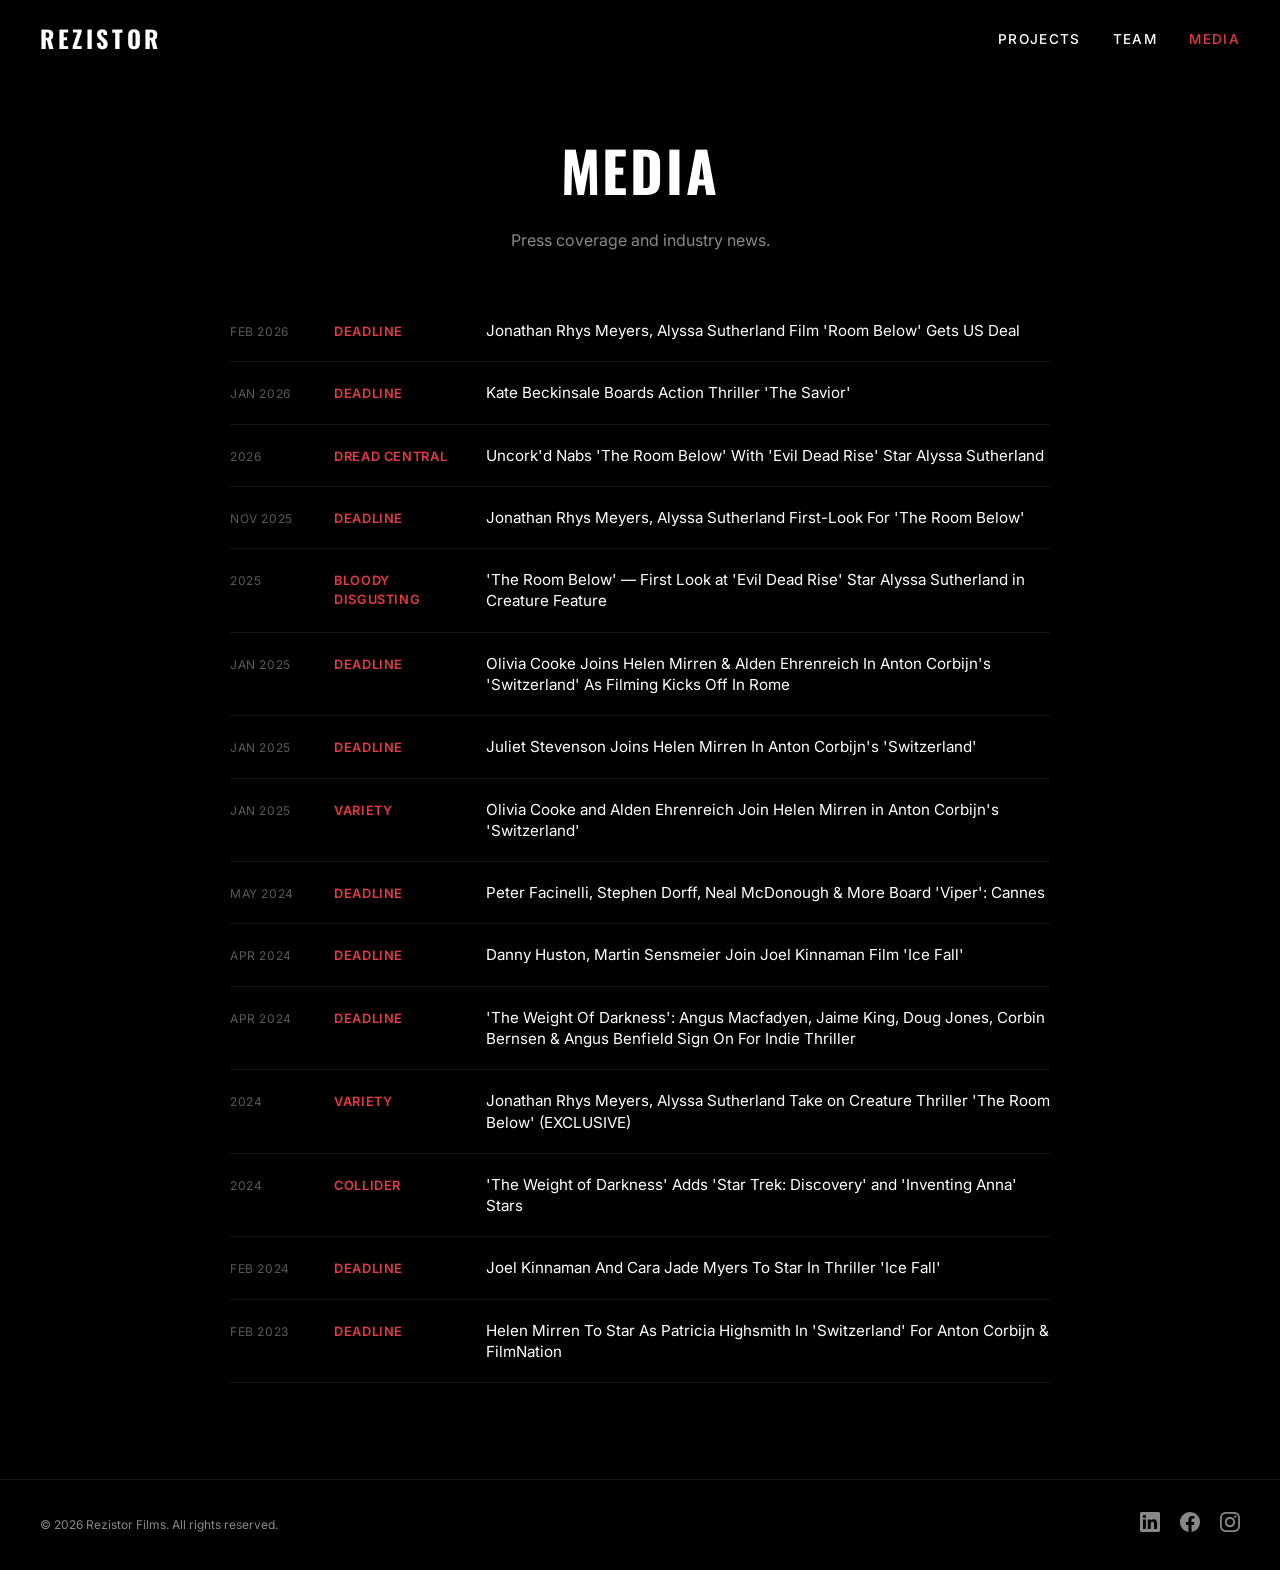
==== media.html @ 78b5eb38 "Initial build: Rezistor Films static site" ====
<!DOCTYPE html>
<html lang="en">
<head>
  <meta charset="UTF-8">
  <meta name="viewport" content="width=device-width, initial-scale=1.0">
  <title>Media — REZISTOR FILMS</title>
  <meta name="description" content="Rezistor Films in the press — Deadline, Variety, and more.">
  <link rel="preconnect" href="https://fonts.googleapis.com">
  <link rel="preconnect" href="https://fonts.gstatic.com" crossorigin>
  <link href="https://fonts.googleapis.com/css2?family=Inter:wght@400;500;600&family=Oswald:wght@500;700&display=swap" rel="stylesheet">
  <link rel="stylesheet" href="css/style.css">
  <link rel="icon" href="favicon.ico">
</head>
<body>

  <nav class="nav">
    <a href="index.html" class="nav__logo">Rezistor</a>
    <button class="nav__toggle" aria-label="Menu">
      <span></span><span></span><span></span>
    </button>
    <ul class="nav__links">
      <li><a href="index.html">Projects</a></li>
      <li><a href="team.html">Team</a></li>
      <li><a href="media.html" class="active">Media</a></li>
    </ul>
  </nav>

  <header class="page-header">
    <h1>Media</h1>
    <p>Press coverage and industry news.</p>
  </header>

  <section class="media-list">

    <a class="media-item" href="https://deadline.com/2026/02/jonathan-rhys-meyers-alyssa-sutherland-room-below-release-1236717452/" target="_blank" rel="noopener">
      <span class="media-item__date">Feb 2026</span>
      <span class="media-item__pub">Deadline</span>
      <span class="media-item__headline">Jonathan Rhys Meyers, Alyssa Sutherland Film 'Room Below' Gets US Deal</span>
    </a>

    <a class="media-item" href="https://deadline.com/2026/01/kate-beckinsale-the-savior-1236700176/" target="_blank" rel="noopener">
      <span class="media-item__date">Jan 2026</span>
      <span class="media-item__pub">Deadline</span>
      <span class="media-item__headline">Kate Beckinsale Boards Action Thriller 'The Savior'</span>
    </a>

    <a class="media-item" href="https://www.dreadcentral.com/news/557706/uncorkd-nabs-the-room-below-with-evil-dead-rise-star-alyssa-sutherland/" target="_blank" rel="noopener">
      <span class="media-item__date">2026</span>
      <span class="media-item__pub">Dread Central</span>
      <span class="media-item__headline">Uncork'd Nabs 'The Room Below' With 'Evil Dead Rise' Star Alyssa Sutherland</span>
    </a>

    <a class="media-item" href="https://deadline.com/2025/11/jonathan-rhys-meyers-alyssa-sutherland-the-room-below-image-1236613792/" target="_blank" rel="noopener">
      <span class="media-item__date">Nov 2025</span>
      <span class="media-item__pub">Deadline</span>
      <span class="media-item__headline">Jonathan Rhys Meyers, Alyssa Sutherland First-Look For 'The Room Below'</span>
    </a>

    <a class="media-item" href="https://bloody-disgusting.com/movie/3935606/the-room-below-first-look-at-evil-dead-rise-star-alyssa-sutherland-in-creature-feature/" target="_blank" rel="noopener">
      <span class="media-item__date">2025</span>
      <span class="media-item__pub">Bloody Disgusting</span>
      <span class="media-item__headline">'The Room Below' — First Look at 'Evil Dead Rise' Star Alyssa Sutherland in Creature Feature</span>
    </a>

    <a class="media-item" href="https://deadline.com/2025/01/olivia-cooke-helen-mirren-alden-ehrenreich-anton-corbijn-switzerland-1236271473/" target="_blank" rel="noopener">
      <span class="media-item__date">Jan 2025</span>
      <span class="media-item__pub">Deadline</span>
      <span class="media-item__headline">Olivia Cooke Joins Helen Mirren &amp; Alden Ehrenreich In Anton Corbijn's 'Switzerland' As Filming Kicks Off In Rome</span>
    </a>

    <a class="media-item" href="https://deadline.com/2025/01/juliet-stevenson-helen-mirren-switzerland-1236272708/" target="_blank" rel="noopener">
      <span class="media-item__date">Jan 2025</span>
      <span class="media-item__pub">Deadline</span>
      <span class="media-item__headline">Juliet Stevenson Joins Helen Mirren In Anton Corbijn's 'Switzerland'</span>
    </a>

    <a class="media-item" href="https://variety.com/2025/film/global/olivia-cooke-alden-ehrenreich-helen-mirren-switzerland-1236289472/" target="_blank" rel="noopener">
      <span class="media-item__date">Jan 2025</span>
      <span class="media-item__pub">Variety</span>
      <span class="media-item__headline">Olivia Cooke and Alden Ehrenreich Join Helen Mirren in Anton Corbijn's 'Switzerland'</span>
    </a>

    <a class="media-item" href="https://deadline.com/2024/05/peter-facinelli-jonathan-rhys-meyers-stephen-dorff-neal-mcdonough-viper-1235914660/" target="_blank" rel="noopener">
      <span class="media-item__date">May 2024</span>
      <span class="media-item__pub">Deadline</span>
      <span class="media-item__headline">Peter Facinelli, Stephen Dorff, Neal McDonough &amp; More Board 'Viper': Cannes</span>
    </a>

    <a class="media-item" href="https://deadline.com/2024/04/danny-huston-martin-sensmeier-oliver-trevena-joel-kinnaman-movie-ice-fall-filming-bulgaria-1235874715/" target="_blank" rel="noopener">
      <span class="media-item__date">Apr 2024</span>
      <span class="media-item__pub">Deadline</span>
      <span class="media-item__headline">Danny Huston, Martin Sensmeier Join Joel Kinnaman Film 'Ice Fall'</span>
    </a>

    <a class="media-item" href="https://deadline.com/2024/04/the-weight-of-darkness-angus-macfadyen-jaime-king-doug-jones-sign-on-for-indie-thriller-1235870748/" target="_blank" rel="noopener">
      <span class="media-item__date">Apr 2024</span>
      <span class="media-item__pub">Deadline</span>
      <span class="media-item__headline">'The Weight Of Darkness': Angus Macfadyen, Jaime King, Doug Jones, Corbin Bernsen &amp; Angus Benfield Sign On For Indie Thriller</span>
    </a>

    <a class="media-item" href="https://variety.com/2024/film/news/jonathan-rhys-meyers-alyssa-sutherland-creature-thriller-the-room-below-1236156346/" target="_blank" rel="noopener">
      <span class="media-item__date">2024</span>
      <span class="media-item__pub">Variety</span>
      <span class="media-item__headline">Jonathan Rhys Meyers, Alyssa Sutherland Take on Creature Thriller 'The Room Below' (EXCLUSIVE)</span>
    </a>

    <a class="media-item" href="https://collider.com/the-weight-of-darkness-cast-doug-jones-angus-benfield/" target="_blank" rel="noopener">
      <span class="media-item__date">2024</span>
      <span class="media-item__pub">Collider</span>
      <span class="media-item__headline">'The Weight of Darkness' Adds 'Star Trek: Discovery' and 'Inventing Anna' Stars</span>
    </a>

    <a class="media-item" href="https://deadline.com/2024/02/joel-kinnaman-cara-jade-myers-movie-ice-fall-stefan-ruzowitzky-efm-1235819811/" target="_blank" rel="noopener">
      <span class="media-item__date">Feb 2024</span>
      <span class="media-item__pub">Deadline</span>
      <span class="media-item__headline">Joel Kinnaman And Cara Jade Myers To Star In Thriller 'Ice Fall'</span>
    </a>

    <a class="media-item" href="https://deadline.com/2023/02/helen-mirren-patricia-highsmith-anton-corbijn-ripley-switzerland-filmnation-efm-1235251948/" target="_blank" rel="noopener">
      <span class="media-item__date">Feb 2023</span>
      <span class="media-item__pub">Deadline</span>
      <span class="media-item__headline">Helen Mirren To Star As Patricia Highsmith In 'Switzerland' For Anton Corbijn &amp; FilmNation</span>
    </a>

  </section>

  <footer class="footer">
    <span class="footer__copy">&copy; 2026 Rezistor Films. All rights reserved.</span>
    <div class="footer__socials">
      <a href="#" aria-label="LinkedIn" target="_blank" rel="noopener"><svg viewBox="0 0 24 24"><path d="M20.447 20.452h-3.554v-5.569c0-1.328-.027-3.037-1.852-3.037-1.853 0-2.136 1.445-2.136 2.939v5.667H9.351V9h3.414v1.561h.046c.477-.9 1.637-1.85 3.37-1.85 3.601 0 4.267 2.37 4.267 5.455v6.286zM5.337 7.433a2.062 2.062 0 01-2.063-2.065 2.064 2.064 0 112.063 2.065zm1.782 13.019H3.555V9h3.564v11.452zM22.225 0H1.771C.792 0 0 .774 0 1.729v20.542C0 23.227.792 24 1.771 24h20.451C23.2 24 24 23.227 24 22.271V1.729C24 .774 23.2 0 22.222 0h.003z"/></svg></a>
      <a href="#" aria-label="Facebook" target="_blank" rel="noopener"><svg viewBox="0 0 24 24"><path d="M24 12.073c0-6.627-5.373-12-12-12s-12 5.373-12 12c0 5.99 4.388 10.954 10.125 11.854v-8.385H7.078v-3.47h3.047V9.43c0-3.007 1.792-4.669 4.533-4.669 1.312 0 2.686.235 2.686.235v2.953H15.83c-1.491 0-1.956.925-1.956 1.874v2.25h3.328l-.532 3.47h-2.796v8.385C19.612 23.027 24 18.062 24 12.073z"/></svg></a>
      <a href="#" aria-label="Instagram" target="_blank" rel="noopener"><svg viewBox="0 0 24 24"><path d="M12 0C8.74 0 8.333.015 7.053.072 5.775.132 4.905.333 4.14.63c-.789.306-1.459.717-2.126 1.384S.935 3.35.63 4.14C.333 4.905.131 5.775.072 7.053.012 8.333 0 8.74 0 12s.015 3.667.072 4.947c.06 1.277.261 2.148.558 2.913.306.788.717 1.459 1.384 2.126.667.666 1.336 1.079 2.126 1.384.766.296 1.636.499 2.913.558C8.333 23.988 8.74 24 12 24s3.667-.015 4.947-.072c1.277-.06 2.148-.262 2.913-.558.788-.306 1.459-.718 2.126-1.384.666-.667 1.079-1.335 1.384-2.126.296-.765.499-1.636.558-2.913.06-1.28.072-1.687.072-4.947s-.015-3.667-.072-4.947c-.06-1.277-.262-2.149-.558-2.913-.306-.789-.718-1.459-1.384-2.126C21.319 1.347 20.651.935 19.86.63c-.765-.297-1.636-.499-2.913-.558C15.667.012 15.26 0 12 0zm0 2.16c3.203 0 3.585.016 4.85.071 1.17.055 1.805.249 2.227.415.562.217.96.477 1.382.896.419.42.679.819.896 1.381.164.422.36 1.057.413 2.227.057 1.266.07 1.646.07 4.85s-.015 3.585-.074 4.85c-.061 1.17-.256 1.805-.421 2.227-.224.562-.479.96-.899 1.382-.419.419-.824.679-1.38.896-.42.164-1.065.36-2.235.413-1.274.057-1.649.07-4.859.07-3.211 0-3.586-.015-4.859-.074-1.171-.061-1.816-.256-2.236-.421-.569-.224-.96-.479-1.379-.899-.421-.419-.69-.824-.9-1.38-.165-.42-.359-1.065-.42-2.235-.045-1.26-.061-1.649-.061-4.844 0-3.196.016-3.586.061-4.861.061-1.17.255-1.814.42-2.234.21-.57.479-.96.9-1.381.419-.419.81-.689 1.379-.898.42-.166 1.051-.361 2.221-.421 1.275-.045 1.65-.06 4.859-.06l.045.03zm0 3.678a6.162 6.162 0 100 12.324 6.162 6.162 0 100-12.324zM12 16c-2.21 0-4-1.79-4-4s1.79-4 4-4 4 1.79 4 4-1.79 4-4 4zm7.846-10.405a1.441 1.441 0 11-2.882 0 1.441 1.441 0 012.882 0z"/></svg></a>
    </div>
  </footer>

  <script src="js/main.js"></script>
</body>
</html>
---- css/style.css ----
/* ============================================
   REZISTOR FILMS — Global Stylesheet
   ============================================ */

/* Reset */
*, *::before, *::after {
  margin: 0;
  padding: 0;
  box-sizing: border-box;
}

:root {
  --black: #000;
  --white: #fff;
  --red: #e63946;
  --grey: #888;
  --dark-grey: #1a1a1a;
  --font-body: 'Inter', 'Helvetica Neue', Arial, sans-serif;
  --font-display: 'Oswald', 'Impact', 'Arial Narrow', sans-serif;
}

html {
  font-size: 16px;
  scroll-behavior: smooth;
}

body {
  background: var(--black);
  color: var(--white);
  font-family: var(--font-body);
  line-height: 1.5;
  -webkit-font-smoothing: antialiased;
  overflow-x: hidden;
}

a {
  color: var(--white);
  text-decoration: none;
}

img {
  display: block;
  max-width: 100%;
}

/* ============================================
   Typography (Google Fonts loaded in HTML)
   ============================================ */

h1, h2, h3 {
  font-family: var(--font-display);
  text-transform: uppercase;
  font-weight: 700;
  letter-spacing: 0.05em;
}

/* ============================================
   Navigation
   ============================================ */

.nav {
  position: fixed;
  top: 0;
  left: 0;
  right: 0;
  z-index: 100;
  display: flex;
  justify-content: space-between;
  align-items: center;
  padding: 1.25rem 2.5rem;
  background: linear-gradient(to bottom, rgba(0,0,0,0.8) 0%, transparent 100%);
  pointer-events: none;
}

.nav * {
  pointer-events: auto;
}

.nav__logo {
  font-family: var(--font-display);
  font-size: 1.5rem;
  font-weight: 700;
  letter-spacing: 0.15em;
  color: var(--white);
  text-transform: uppercase;
}

.nav__logo:hover {
  color: var(--red);
}

.nav__links {
  display: flex;
  gap: 2rem;
  list-style: none;
}

.nav__links a {
  font-family: var(--font-body);
  font-size: 0.85rem;
  font-weight: 500;
  letter-spacing: 0.1em;
  text-transform: uppercase;
  color: var(--white);
  transition: color 0.2s;
}

.nav__links a:hover,
.nav__links a.active {
  color: var(--red);
}

/* Mobile nav toggle */
.nav__toggle {
  display: none;
  background: none;
  border: none;
  cursor: pointer;
  padding: 0.5rem;
}

.nav__toggle span {
  display: block;
  width: 24px;
  height: 2px;
  background: var(--white);
  margin: 5px 0;
  transition: all 0.3s;
}

/* ============================================
   Homepage — Hero Slider
   ============================================ */

.hero {
  position: relative;
  width: 100vw;
  height: 100vh;
  overflow: hidden;
}

.hero__slides {
  position: absolute;
  inset: 0;
}

.hero__slide {
  position: absolute;
  inset: 0;
  opacity: 0;
  transition: opacity 1.2s ease;
  background-size: cover;
  background-position: center;
}

.hero__slide::after {
  content: '';
  position: absolute;
  inset: 0;
  background: linear-gradient(
    to right,
    rgba(0,0,0,0.7) 0%,
    rgba(0,0,0,0.3) 50%,
    rgba(0,0,0,0.1) 100%
  );
}

.hero__slide.active {
  opacity: 1;
}

.hero__titles {
  position: absolute;
  left: 2.5rem;
  bottom: 15%;
  z-index: 10;
  display: flex;
  flex-direction: column;
  gap: 0.35rem;
}

.hero__title-link {
  font-family: var(--font-display);
  font-size: clamp(1.5rem, 4vw, 3rem);
  font-weight: 700;
  text-transform: uppercase;
  letter-spacing: 0.05em;
  color: rgba(255,255,255,0.35);
  transition: color 0.3s, transform 0.3s;
  line-height: 1.15;
}

.hero__title-link:hover,
.hero__title-link.active {
  color: var(--white);
}

.hero__title-link:hover {
  transform: translateX(8px);
}

/* ============================================
   Project Page
   ============================================ */

.project-hero {
  position: relative;
  width: 100vw;
  height: 100vh;
  overflow: hidden;
  display: flex;
  flex-direction: column;
  justify-content: flex-end;
}

.project-hero__bg {
  position: absolute;
  inset: 0;
  background-size: cover;
  background-position: center;
}

.project-hero__bg::after {
  content: '';
  position: absolute;
  inset: 0;
  background: linear-gradient(
    to top,
    rgba(0,0,0,0.85) 0%,
    rgba(0,0,0,0.3) 40%,
    rgba(0,0,0,0.15) 100%
  );
}

.project-hero__cast {
  position: absolute;
  top: 6rem;
  left: 2.5rem;
  right: 2.5rem;
  z-index: 10;
  font-family: var(--font-body);
  font-size: 0.8rem;
  font-weight: 400;
  letter-spacing: 0.2em;
  text-transform: uppercase;
  color: rgba(255,255,255,0.6);
  text-align: center;
}

.project-hero__content {
  position: relative;
  z-index: 10;
  padding: 0 2.5rem 4rem;
}

.project-hero__title {
  font-size: clamp(2.5rem, 8vw, 6rem);
  line-height: 1;
  margin-bottom: 1.5rem;
}

.project-hero__meta {
  display: flex;
  flex-direction: column;
  gap: 0.5rem;
  font-size: 0.9rem;
  color: rgba(255,255,255,0.7);
}

.project-hero__meta strong {
  color: var(--white);
  font-weight: 600;
}

.project-hero__meta span {
  display: block;
}

.project-hero__status {
  display: inline-block;
  padding: 0.3rem 0.8rem;
  background: var(--red);
  color: var(--white);
  font-size: 0.7rem;
  font-weight: 700;
  letter-spacing: 0.15em;
  text-transform: uppercase;
  margin-bottom: 1rem;
}

.project-hero__ep-note {
  margin-top: 1.5rem;
  padding-top: 1rem;
  border-top: 1px solid rgba(255,255,255,0.15);
  font-size: 0.8rem;
  color: rgba(255,255,255,0.5);
  font-style: italic;
}

/* ============================================
   Team Page
   ============================================ */

.page-header {
  padding: 8rem 2.5rem 3rem;
  text-align: center;
}

.page-header h1 {
  font-size: clamp(2rem, 5vw, 3.5rem);
  margin-bottom: 1rem;
}

.page-header p {
  color: var(--grey);
  font-size: 1rem;
  max-width: 600px;
  margin: 0 auto;
}

.team-grid {
  display: grid;
  grid-template-columns: repeat(4, 1fr);
  gap: 2rem;
  padding: 2rem 2.5rem 6rem;
  max-width: 1000px;
  margin: 0 auto;
}

.team-member {
  text-align: center;
}

.team-member__photo {
  width: 100%;
  aspect-ratio: 3 / 4;
  object-fit: cover;
  filter: grayscale(100%) contrast(1.1);
  margin-bottom: 1rem;
  background: var(--dark-grey);
}

.team-member__name {
  font-family: var(--font-display);
  font-size: 1.1rem;
  font-weight: 700;
  text-transform: uppercase;
  letter-spacing: 0.05em;
  margin-bottom: 0.25rem;
}

.team-member__role {
  font-size: 0.75rem;
  color: var(--grey);
  text-transform: uppercase;
  letter-spacing: 0.1em;
  margin-bottom: 0.5rem;
}

.team-member__imdb {
  font-size: 0.75rem;
  color: var(--red);
  text-transform: uppercase;
  letter-spacing: 0.05em;
  transition: opacity 0.2s;
}

.team-member__imdb:hover {
  opacity: 0.7;
}

/* ============================================
   Media Page
   ============================================ */

.media-list {
  max-width: 900px;
  margin: 0 auto;
  padding: 0 2.5rem 6rem;
}

.media-item {
  display: flex;
  align-items: baseline;
  gap: 1.5rem;
  padding: 1.25rem 0;
  border-bottom: 1px solid rgba(255,255,255,0.08);
  transition: background 0.2s;
}

.media-item:hover {
  background: rgba(255,255,255,0.03);
}

.media-item__date {
  flex-shrink: 0;
  width: 5rem;
  font-size: 0.75rem;
  color: rgba(255,255,255,0.35);
  text-transform: uppercase;
  letter-spacing: 0.05em;
}

.media-item__pub {
  flex-shrink: 0;
  width: 8rem;
  font-size: 0.8rem;
  font-weight: 600;
  color: var(--red);
  text-transform: uppercase;
  letter-spacing: 0.05em;
}

.media-item__headline {
  flex: 1;
  font-size: 0.95rem;
  color: var(--white);
  line-height: 1.4;
}

.media-item:hover .media-item__headline {
  color: var(--red);
}

/* ============================================
   Footer
   ============================================ */

.footer {
  border-top: 1px solid rgba(255,255,255,0.08);
  padding: 2rem 2.5rem;
  display: flex;
  justify-content: space-between;
  align-items: center;
}

.footer__copy {
  font-size: 0.75rem;
  color: var(--grey);
}

.footer__socials {
  display: flex;
  gap: 1.25rem;
}

.footer__socials a {
  color: var(--grey);
  transition: color 0.2s;
}

.footer__socials a:hover {
  color: var(--white);
}

.footer__socials svg {
  width: 20px;
  height: 20px;
  fill: currentColor;
}

/* ============================================
   Responsive
   ============================================ */

@media (max-width: 768px) {
  .nav {
    padding: 1rem 1.5rem;
  }

  .nav__links {
    display: none;
    position: fixed;
    top: 0;
    left: 0;
    right: 0;
    bottom: 0;
    background: rgba(0,0,0,0.95);
    flex-direction: column;
    align-items: center;
    justify-content: center;
    gap: 2.5rem;
  }

  .nav__links.open {
    display: flex;
  }

  .nav__links a {
    font-size: 1.25rem;
  }

  .nav__toggle {
    display: block;
    z-index: 101;
  }

  .nav__toggle.open span:nth-child(1) {
    transform: rotate(45deg) translate(5px, 5px);
  }

  .nav__toggle.open span:nth-child(2) {
    opacity: 0;
  }

  .nav__toggle.open span:nth-child(3) {
    transform: rotate(-45deg) translate(5px, -5px);
  }

  .hero__titles {
    left: 1.5rem;
    bottom: 10%;
  }

  .hero__title-link {
    font-size: clamp(1.25rem, 6vw, 2rem);
  }

  .project-hero__content {
    padding: 0 1.5rem 3rem;
  }

  .project-hero__cast {
    left: 1.5rem;
    right: 1.5rem;
    font-size: 0.65rem;
  }

  .team-grid {
    grid-template-columns: repeat(2, 1fr);
    padding: 2rem 1.5rem 4rem;
  }

  .media-item {
    flex-direction: column;
    gap: 0.25rem;
  }

  .media-item__date,
  .media-item__pub {
    width: auto;
  }

  .footer {
    flex-direction: column;
    gap: 1rem;
    text-align: center;
  }
}

@media (max-width: 480px) {
  .team-grid {
    grid-template-columns: 1fr;
    max-width: 300px;
  }
}
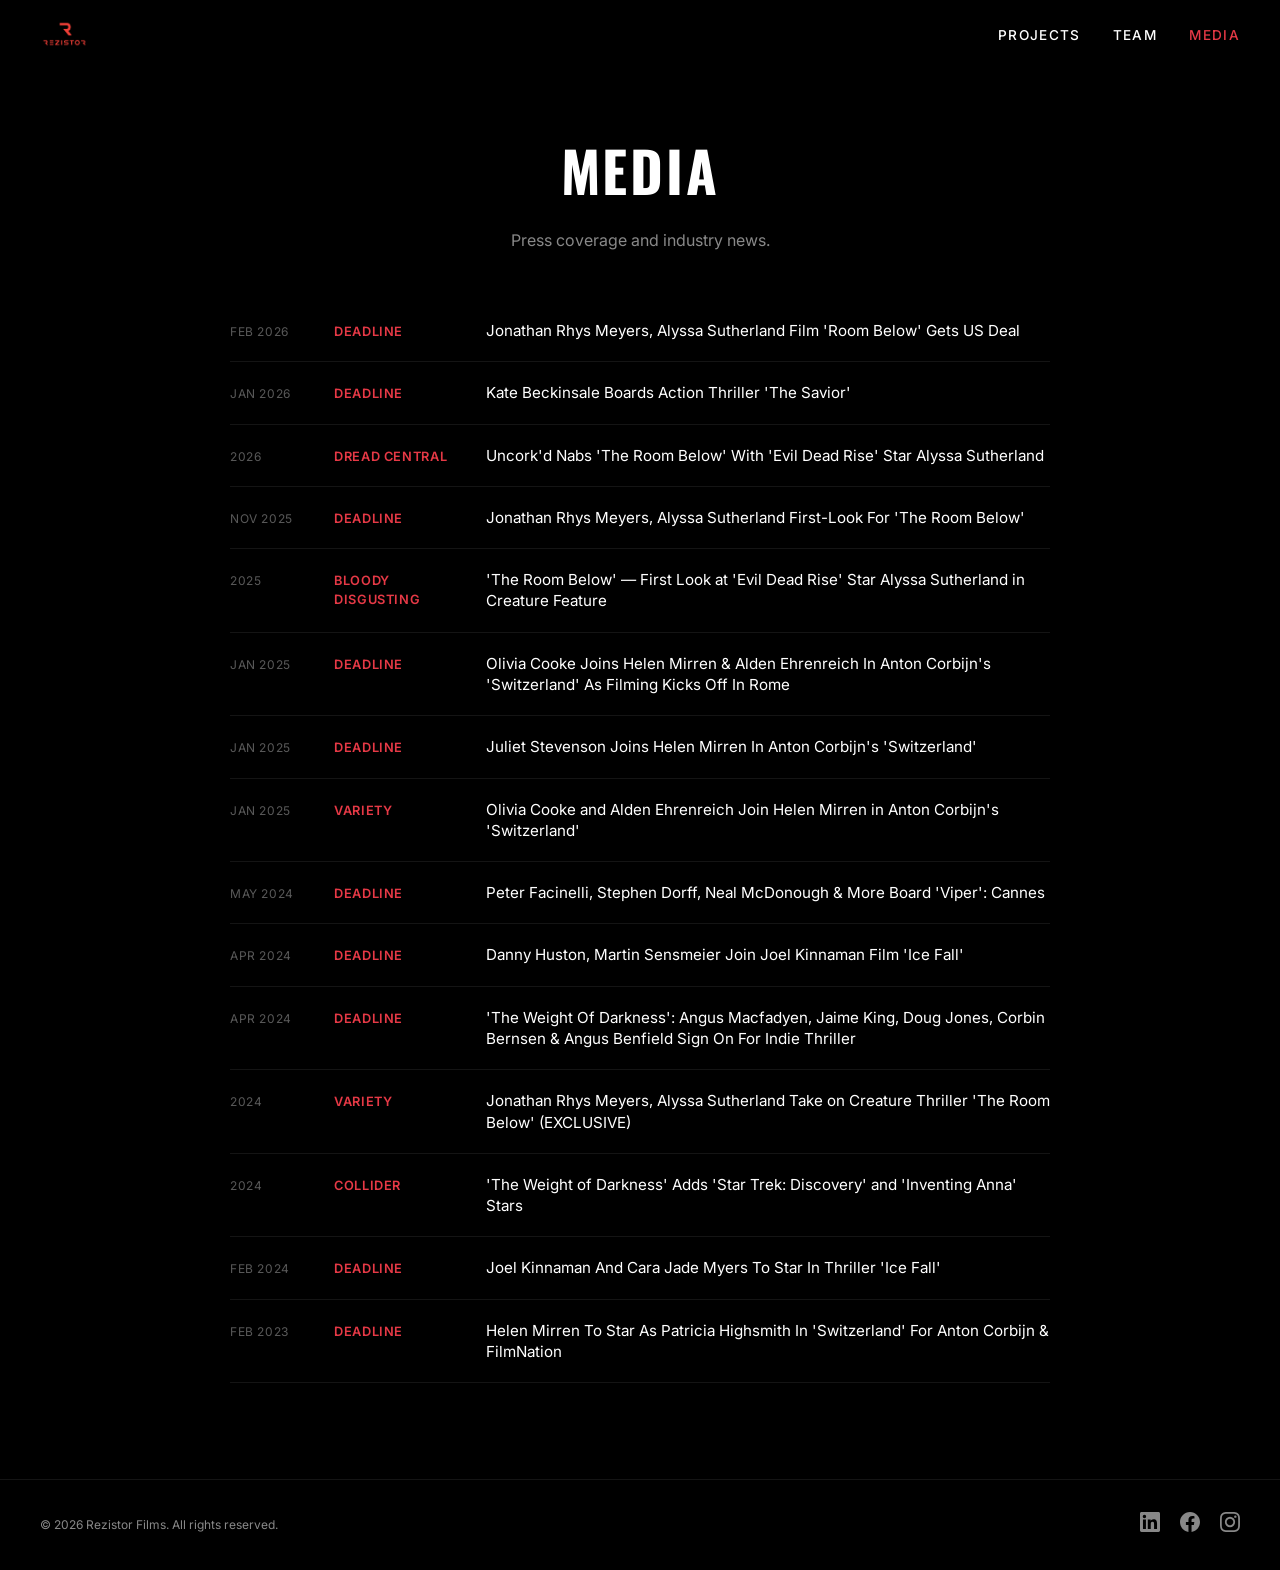
==== commit 8b560d1c: "Replace text logo with real Rezistor logo across all pages Co-Authored-By: Claude Opus 4.6 <noreply@" ====
--- a/media.html
+++ b/media.html
@@ -14,7 +14,7 @@
 <body>
 
   <nav class="nav">
-    <a href="index.html" class="nav__logo">Rezistor</a>
+    <a href="index.html" class="nav__logo"><img src="images/logo.png" alt="Rezistor Films"></a>
     <button class="nav__toggle" aria-label="Menu">
       <span></span><span></span><span></span>
     </button>
--- a/css/style.css
+++ b/css/style.css
@@ -77,16 +77,17 @@
 }
 
 .nav__logo {
-  font-family: var(--font-display);
-  font-size: 1.5rem;
-  font-weight: 700;
-  letter-spacing: 0.15em;
-  color: var(--white);
-  text-transform: uppercase;
+  display: flex;
+  align-items: center;
+}
+
+.nav__logo img {
+  height: 28px;
+  width: auto;
 }
 
 .nav__logo:hover {
-  color: var(--red);
+  opacity: 0.8;
 }
 
 .nav__links {
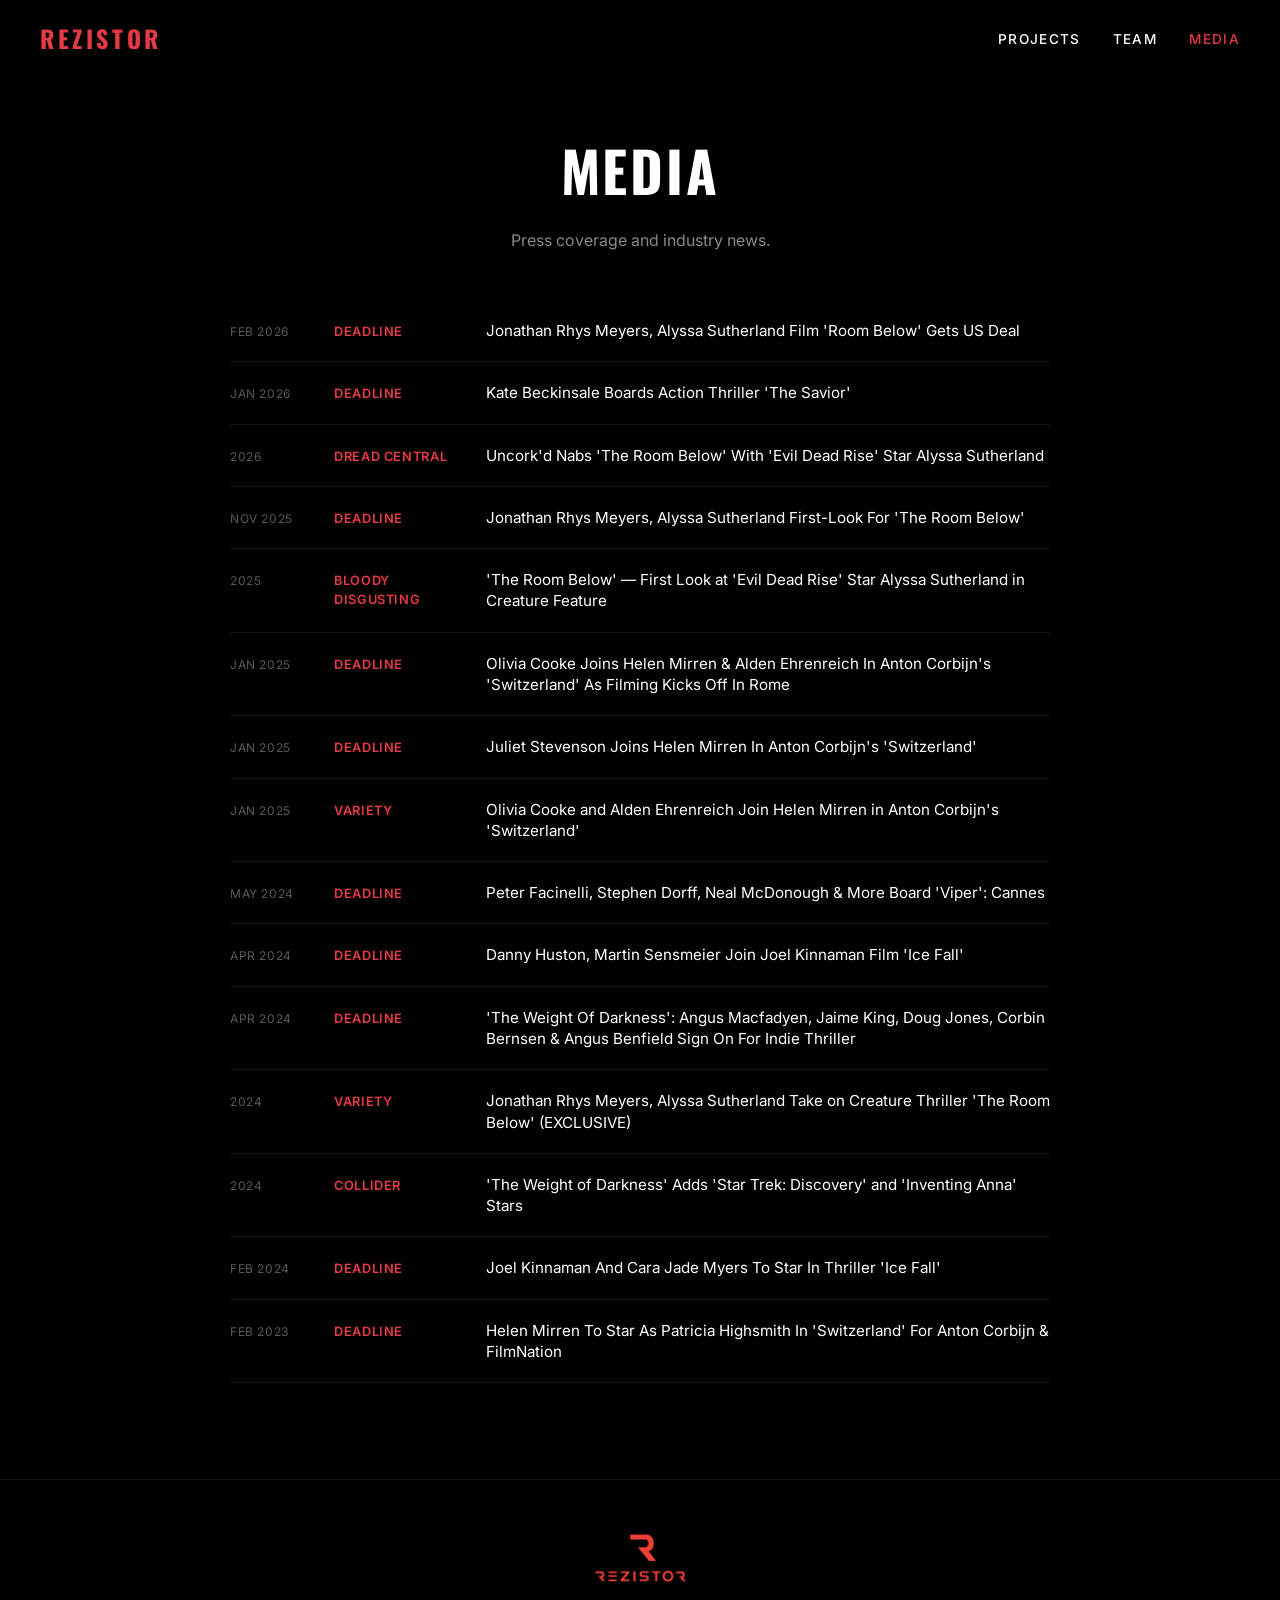
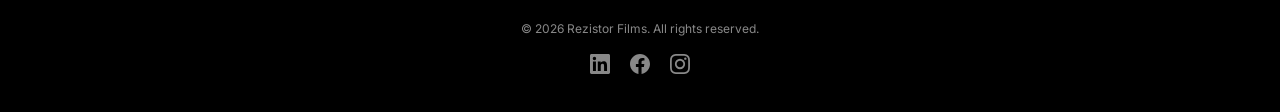
==== commit 84f5c839: "Fix hero backgrounds, nav logo, footer layout, mobile - Hero slides: top-center crop with heavier le" ====
--- a/media.html
+++ b/media.html
@@ -14,7 +14,7 @@
 <body>
 
   <nav class="nav">
-    <a href="index.html" class="nav__logo"><img src="images/logo.png" alt="Rezistor Films"></a>
+    <a href="index.html" class="nav__logo">Rezistor</a>
     <button class="nav__toggle" aria-label="Menu">
       <span></span><span></span><span></span>
     </button>
@@ -125,6 +125,7 @@
   </section>
 
   <footer class="footer">
+    <div class="footer__logo"><img src="images/logo.png" alt="Rezistor Films"></div>
     <span class="footer__copy">&copy; 2026 Rezistor Films. All rights reserved.</span>
     <div class="footer__socials">
       <a href="#" aria-label="LinkedIn" target="_blank" rel="noopener"><svg viewBox="0 0 24 24"><path d="M20.447 20.452h-3.554v-5.569c0-1.328-.027-3.037-1.852-3.037-1.853 0-2.136 1.445-2.136 2.939v5.667H9.351V9h3.414v1.561h.046c.477-.9 1.637-1.85 3.37-1.85 3.601 0 4.267 2.37 4.267 5.455v6.286zM5.337 7.433a2.062 2.062 0 01-2.063-2.065 2.064 2.064 0 112.063 2.065zm1.782 13.019H3.555V9h3.564v11.452zM22.225 0H1.771C.792 0 0 .774 0 1.729v20.542C0 23.227.792 24 1.771 24h20.451C23.2 24 24 23.227 24 22.271V1.729C24 .774 23.2 0 22.222 0h.003z"/></svg></a>
--- a/css/style.css
+++ b/css/style.css
@@ -77,17 +77,28 @@
 }
 
 .nav__logo {
-  display: flex;
-  align-items: center;
-}
-
-.nav__logo img {
-  height: 28px;
-  width: auto;
+  font-family: var(--font-display);
+  font-size: 1.5rem;
+  font-weight: 700;
+  letter-spacing: 0.15em;
+  color: var(--red);
+  text-transform: uppercase;
 }
 
 .nav__logo:hover {
   opacity: 0.8;
+}
+
+.footer__logo {
+  display: block;
+  margin: 0 auto 1rem;
+}
+
+.footer__logo img {
+  height: 60px;
+  width: auto;
+  margin: 0 auto;
+  mix-blend-mode: screen;
 }
 
 .nav__links {
@@ -151,19 +162,16 @@
   opacity: 0;
   transition: opacity 1.2s ease;
   background-size: cover;
-  background-position: center;
+  background-position: top center;
 }
 
 .hero__slide::after {
   content: '';
   position: absolute;
   inset: 0;
-  background: linear-gradient(
-    to right,
-    rgba(0,0,0,0.7) 0%,
-    rgba(0,0,0,0.3) 50%,
-    rgba(0,0,0,0.1) 100%
-  );
+  background:
+    linear-gradient(to right, rgba(0,0,0,0.85) 0%, rgba(0,0,0,0.4) 40%, rgba(0,0,0,0.15) 70%),
+    linear-gradient(to top, rgba(0,0,0,0.6) 0%, transparent 40%);
 }
 
 .hero__slide.active {
@@ -189,11 +197,13 @@
   color: rgba(255,255,255,0.35);
   transition: color 0.3s, transform 0.3s;
   line-height: 1.15;
+  text-shadow: 0 2px 8px rgba(0,0,0,0.7);
 }
 
 .hero__title-link:hover,
 .hero__title-link.active {
   color: var(--white);
+  text-shadow: 0 2px 12px rgba(0,0,0,0.9);
 }
 
 .hero__title-link:hover {
@@ -218,19 +228,16 @@
   position: absolute;
   inset: 0;
   background-size: cover;
-  background-position: center;
+  background-position: top center;
 }
 
 .project-hero__bg::after {
   content: '';
   position: absolute;
   inset: 0;
-  background: linear-gradient(
-    to top,
-    rgba(0,0,0,0.85) 0%,
-    rgba(0,0,0,0.3) 40%,
-    rgba(0,0,0,0.15) 100%
-  );
+  background:
+    linear-gradient(to top, rgba(0,0,0,0.9) 0%, rgba(0,0,0,0.4) 40%, rgba(0,0,0,0.2) 100%),
+    linear-gradient(to right, rgba(0,0,0,0.5) 0%, transparent 60%);
 }
 
 .project-hero__cast {
@@ -429,10 +436,11 @@
 
 .footer {
   border-top: 1px solid rgba(255,255,255,0.08);
-  padding: 2rem 2.5rem;
-  display: flex;
-  justify-content: space-between;
+  padding: 3rem 2.5rem 2rem;
+  display: flex;
+  flex-direction: column;
   align-items: center;
+  gap: 1rem;
 }
 
 .footer__copy {
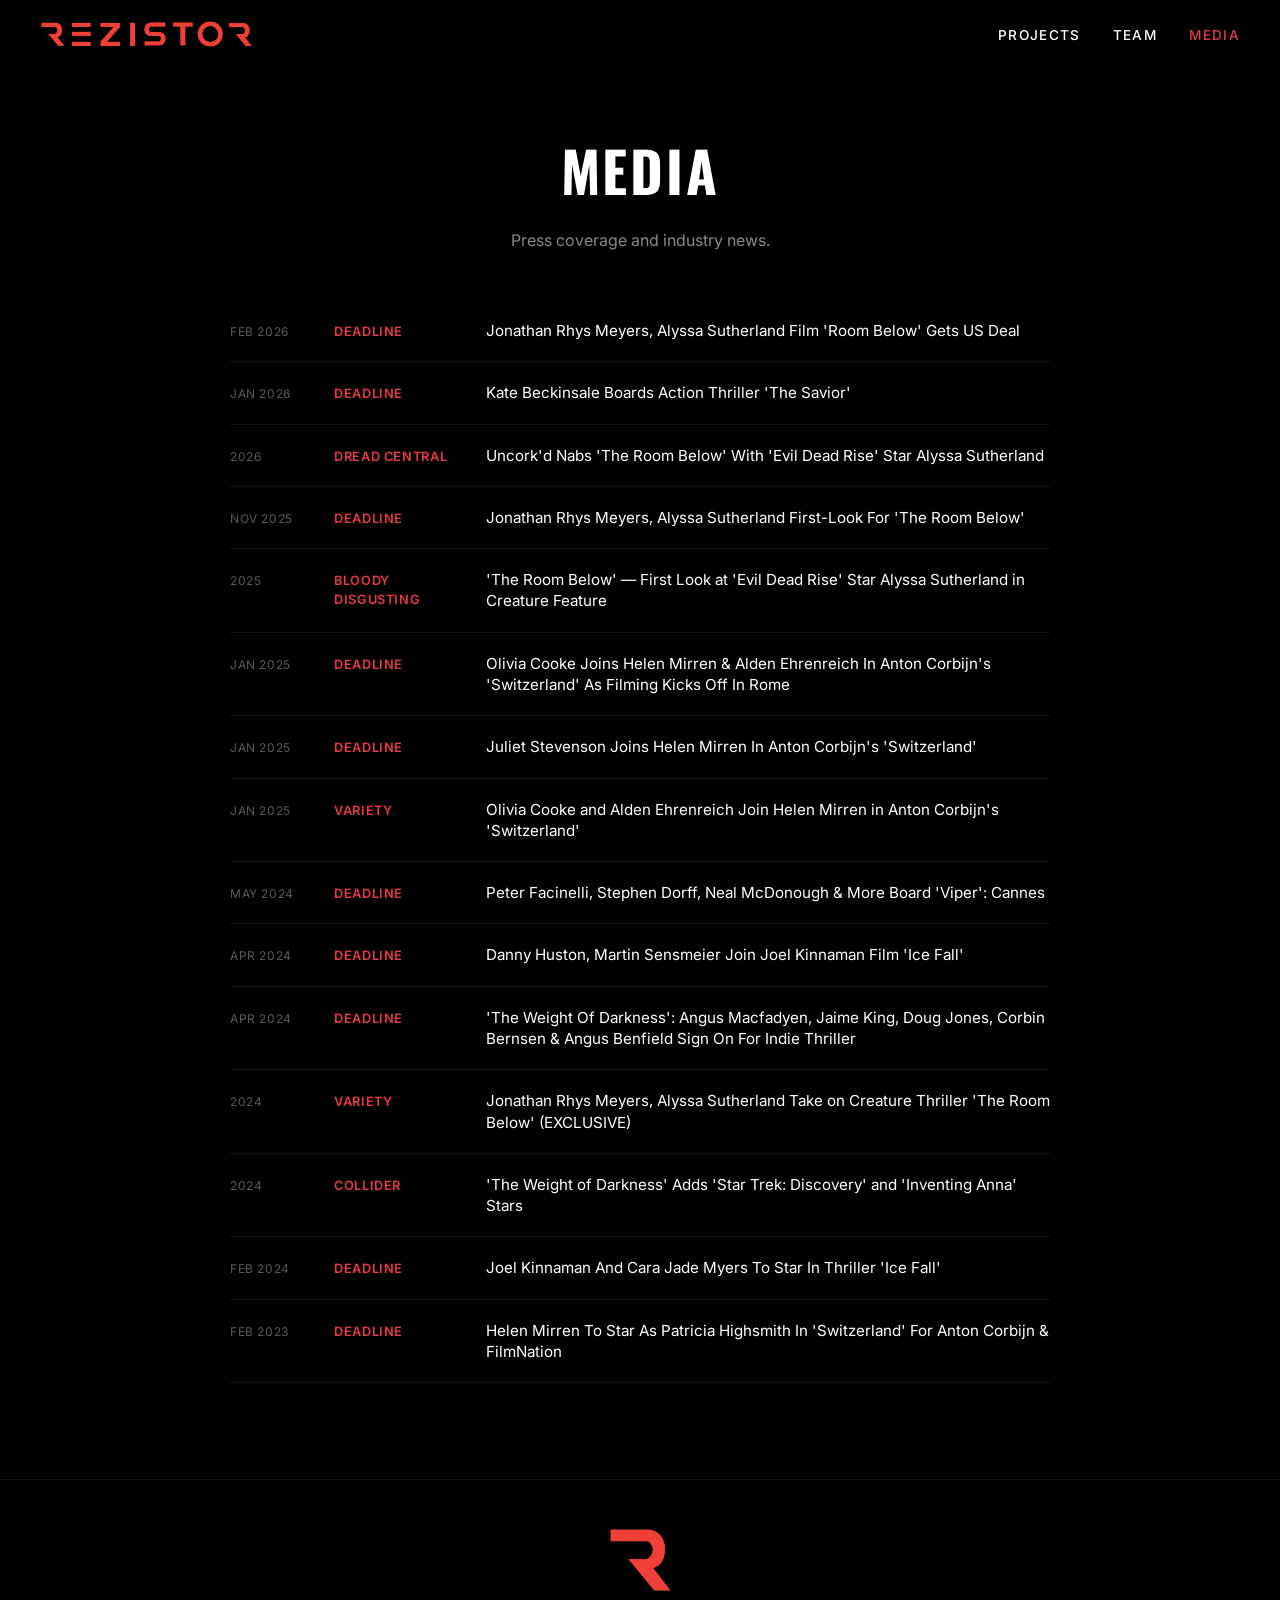
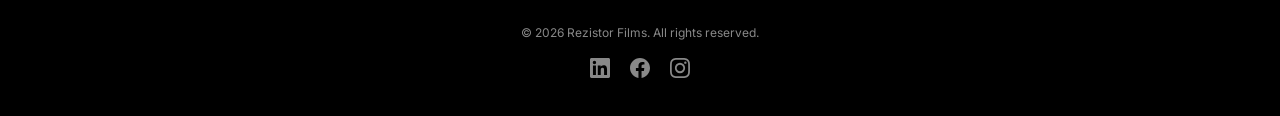
==== commit ffc58983: "Split logo, add Ty headshot + Deadworld poster, reorder homepage - Split real Rezistor logo into wor" ====
--- a/media.html
+++ b/media.html
@@ -14,7 +14,7 @@
 <body>
 
   <nav class="nav">
-    <a href="index.html" class="nav__logo">Rezistor</a>
+    <a href="index.html" class="nav__logo"><img src="images/logo-wordmark.png" alt="Rezistor Films"></a>
     <button class="nav__toggle" aria-label="Menu">
       <span></span><span></span><span></span>
     </button>
@@ -125,12 +125,12 @@
   </section>
 
   <footer class="footer">
-    <div class="footer__logo"><img src="images/logo.png" alt="Rezistor Films"></div>
+    <div class="footer__logo"><img src="images/logo-icon.png" alt="Rezistor Films"></div>
     <span class="footer__copy">&copy; 2026 Rezistor Films. All rights reserved.</span>
     <div class="footer__socials">
-      <a href="#" aria-label="LinkedIn" target="_blank" rel="noopener"><svg viewBox="0 0 24 24"><path d="M20.447 20.452h-3.554v-5.569c0-1.328-.027-3.037-1.852-3.037-1.853 0-2.136 1.445-2.136 2.939v5.667H9.351V9h3.414v1.561h.046c.477-.9 1.637-1.85 3.37-1.85 3.601 0 4.267 2.37 4.267 5.455v6.286zM5.337 7.433a2.062 2.062 0 01-2.063-2.065 2.064 2.064 0 112.063 2.065zm1.782 13.019H3.555V9h3.564v11.452zM22.225 0H1.771C.792 0 0 .774 0 1.729v20.542C0 23.227.792 24 1.771 24h20.451C23.2 24 24 23.227 24 22.271V1.729C24 .774 23.2 0 22.222 0h.003z"/></svg></a>
-      <a href="#" aria-label="Facebook" target="_blank" rel="noopener"><svg viewBox="0 0 24 24"><path d="M24 12.073c0-6.627-5.373-12-12-12s-12 5.373-12 12c0 5.99 4.388 10.954 10.125 11.854v-8.385H7.078v-3.47h3.047V9.43c0-3.007 1.792-4.669 4.533-4.669 1.312 0 2.686.235 2.686.235v2.953H15.83c-1.491 0-1.956.925-1.956 1.874v2.25h3.328l-.532 3.47h-2.796v8.385C19.612 23.027 24 18.062 24 12.073z"/></svg></a>
-      <a href="#" aria-label="Instagram" target="_blank" rel="noopener"><svg viewBox="0 0 24 24"><path d="M12 0C8.74 0 8.333.015 7.053.072 5.775.132 4.905.333 4.14.63c-.789.306-1.459.717-2.126 1.384S.935 3.35.63 4.14C.333 4.905.131 5.775.072 7.053.012 8.333 0 8.74 0 12s.015 3.667.072 4.947c.06 1.277.261 2.148.558 2.913.306.788.717 1.459 1.384 2.126.667.666 1.336 1.079 2.126 1.384.766.296 1.636.499 2.913.558C8.333 23.988 8.74 24 12 24s3.667-.015 4.947-.072c1.277-.06 2.148-.262 2.913-.558.788-.306 1.459-.718 2.126-1.384.666-.667 1.079-1.335 1.384-2.126.296-.765.499-1.636.558-2.913.06-1.28.072-1.687.072-4.947s-.015-3.667-.072-4.947c-.06-1.277-.262-2.149-.558-2.913-.306-.789-.718-1.459-1.384-2.126C21.319 1.347 20.651.935 19.86.63c-.765-.297-1.636-.499-2.913-.558C15.667.012 15.26 0 12 0zm0 2.16c3.203 0 3.585.016 4.85.071 1.17.055 1.805.249 2.227.415.562.217.96.477 1.382.896.419.42.679.819.896 1.381.164.422.36 1.057.413 2.227.057 1.266.07 1.646.07 4.85s-.015 3.585-.074 4.85c-.061 1.17-.256 1.805-.421 2.227-.224.562-.479.96-.899 1.382-.419.419-.824.679-1.38.896-.42.164-1.065.36-2.235.413-1.274.057-1.649.07-4.859.07-3.211 0-3.586-.015-4.859-.074-1.171-.061-1.816-.256-2.236-.421-.569-.224-.96-.479-1.379-.899-.421-.419-.69-.824-.9-1.38-.165-.42-.359-1.065-.42-2.235-.045-1.26-.061-1.649-.061-4.844 0-3.196.016-3.586.061-4.861.061-1.17.255-1.814.42-2.234.21-.57.479-.96.9-1.381.419-.419.81-.689 1.379-.898.42-.166 1.051-.361 2.221-.421 1.275-.045 1.65-.06 4.859-.06l.045.03zm0 3.678a6.162 6.162 0 100 12.324 6.162 6.162 0 100-12.324zM12 16c-2.21 0-4-1.79-4-4s1.79-4 4-4 4 1.79 4 4-1.79 4-4 4zm7.846-10.405a1.441 1.441 0 11-2.882 0 1.441 1.441 0 012.882 0z"/></svg></a>
+      <a href="https://www.linkedin.com/company/rezistor" aria-label="LinkedIn" target="_blank" rel="noopener"><svg viewBox="0 0 24 24"><path d="M20.447 20.452h-3.554v-5.569c0-1.328-.027-3.037-1.852-3.037-1.853 0-2.136 1.445-2.136 2.939v5.667H9.351V9h3.414v1.561h.046c.477-.9 1.637-1.85 3.37-1.85 3.601 0 4.267 2.37 4.267 5.455v6.286zM5.337 7.433a2.062 2.062 0 01-2.063-2.065 2.064 2.064 0 112.063 2.065zm1.782 13.019H3.555V9h3.564v11.452zM22.225 0H1.771C.792 0 0 .774 0 1.729v20.542C0 23.227.792 24 1.771 24h20.451C23.2 24 24 23.227 24 22.271V1.729C24 .774 23.2 0 22.222 0h.003z"/></svg></a>
+      <a href="https://m.facebook.com/rezistorfilms" aria-label="Facebook" target="_blank" rel="noopener"><svg viewBox="0 0 24 24"><path d="M24 12.073c0-6.627-5.373-12-12-12s-12 5.373-12 12c0 5.99 4.388 10.954 10.125 11.854v-8.385H7.078v-3.47h3.047V9.43c0-3.007 1.792-4.669 4.533-4.669 1.312 0 2.686.235 2.686.235v2.953H15.83c-1.491 0-1.956.925-1.956 1.874v2.25h3.328l-.532 3.47h-2.796v8.385C19.612 23.027 24 18.062 24 12.073z"/></svg></a>
+      <a href="https://www.instagram.com/rezistorfilms" aria-label="Instagram" target="_blank" rel="noopener"><svg viewBox="0 0 24 24"><path d="M12 0C8.74 0 8.333.015 7.053.072 5.775.132 4.905.333 4.14.63c-.789.306-1.459.717-2.126 1.384S.935 3.35.63 4.14C.333 4.905.131 5.775.072 7.053.012 8.333 0 8.74 0 12s.015 3.667.072 4.947c.06 1.277.261 2.148.558 2.913.306.788.717 1.459 1.384 2.126.667.666 1.336 1.079 2.126 1.384.766.296 1.636.499 2.913.558C8.333 23.988 8.74 24 12 24s3.667-.015 4.947-.072c1.277-.06 2.148-.262 2.913-.558.788-.306 1.459-.718 2.126-1.384.666-.667 1.079-1.335 1.384-2.126.296-.765.499-1.636.558-2.913.06-1.28.072-1.687.072-4.947s-.015-3.667-.072-4.947c-.06-1.277-.262-2.149-.558-2.913-.306-.789-.718-1.459-1.384-2.126C21.319 1.347 20.651.935 19.86.63c-.765-.297-1.636-.499-2.913-.558C15.667.012 15.26 0 12 0zm0 2.16c3.203 0 3.585.016 4.85.071 1.17.055 1.805.249 2.227.415.562.217.96.477 1.382.896.419.42.679.819.896 1.381.164.422.36 1.057.413 2.227.057 1.266.07 1.646.07 4.85s-.015 3.585-.074 4.85c-.061 1.17-.256 1.805-.421 2.227-.224.562-.479.96-.899 1.382-.419.419-.824.679-1.38.896-.42.164-1.065.36-2.235.413-1.274.057-1.649.07-4.859.07-3.211 0-3.586-.015-4.859-.074-1.171-.061-1.816-.256-2.236-.421-.569-.224-.96-.479-1.379-.899-.421-.419-.69-.824-.9-1.38-.165-.42-.359-1.065-.42-2.235-.045-1.26-.061-1.649-.061-4.844 0-3.196.016-3.586.061-4.861.061-1.17.255-1.814.42-2.234.21-.57.479-.96.9-1.381.419-.419.81-.689 1.379-.898.42-.166 1.051-.361 2.221-.421 1.275-.045 1.65-.06 4.859-.06l.045.03zm0 3.678a6.162 6.162 0 100 12.324 6.162 6.162 0 100-12.324zM12 16c-2.21 0-4-1.79-4-4s1.79-4 4-4 4 1.79 4 4-1.79 4-4 4zm7.846-10.405a1.441 1.441 0 11-2.882 0 1.441 1.441 0 012.882 0z"/></svg></a>
     </div>
   </footer>
 
--- a/css/style.css
+++ b/css/style.css
@@ -77,15 +77,19 @@
 }
 
 .nav__logo {
-  font-family: var(--font-display);
-  font-size: 1.5rem;
-  font-weight: 700;
-  letter-spacing: 0.15em;
-  color: var(--red);
-  text-transform: uppercase;
-}
-
-.nav__logo:hover {
+  display: inline-flex;
+  align-items: center;
+  line-height: 0;
+}
+
+.nav__logo img {
+  height: 28px;
+  width: auto;
+  display: block;
+  transition: opacity 0.2s;
+}
+
+.nav__logo:hover img {
   opacity: 0.8;
 }
 
@@ -95,10 +99,10 @@
 }
 
 .footer__logo img {
-  height: 60px;
+  height: 64px;
   width: auto;
   margin: 0 auto;
-  mix-blend-mode: screen;
+  display: block;
 }
 
 .nav__links {
@@ -161,8 +165,9 @@
   inset: 0;
   opacity: 0;
   transition: opacity 1.2s ease;
-  background-size: cover;
-  background-position: top center;
+  background-size: contain;
+  background-position: right center;
+  background-repeat: no-repeat;
 }
 
 .hero__slide::after {
@@ -170,8 +175,8 @@
   position: absolute;
   inset: 0;
   background:
-    linear-gradient(to right, rgba(0,0,0,0.85) 0%, rgba(0,0,0,0.4) 40%, rgba(0,0,0,0.15) 70%),
-    linear-gradient(to top, rgba(0,0,0,0.6) 0%, transparent 40%);
+    linear-gradient(to right, rgba(0,0,0,1) 0%, rgba(0,0,0,0.95) 30%, rgba(0,0,0,0.6) 55%, rgba(0,0,0,0.1) 80%),
+    linear-gradient(to top, rgba(0,0,0,0.7) 0%, transparent 30%);
 }
 
 .hero__slide.active {
